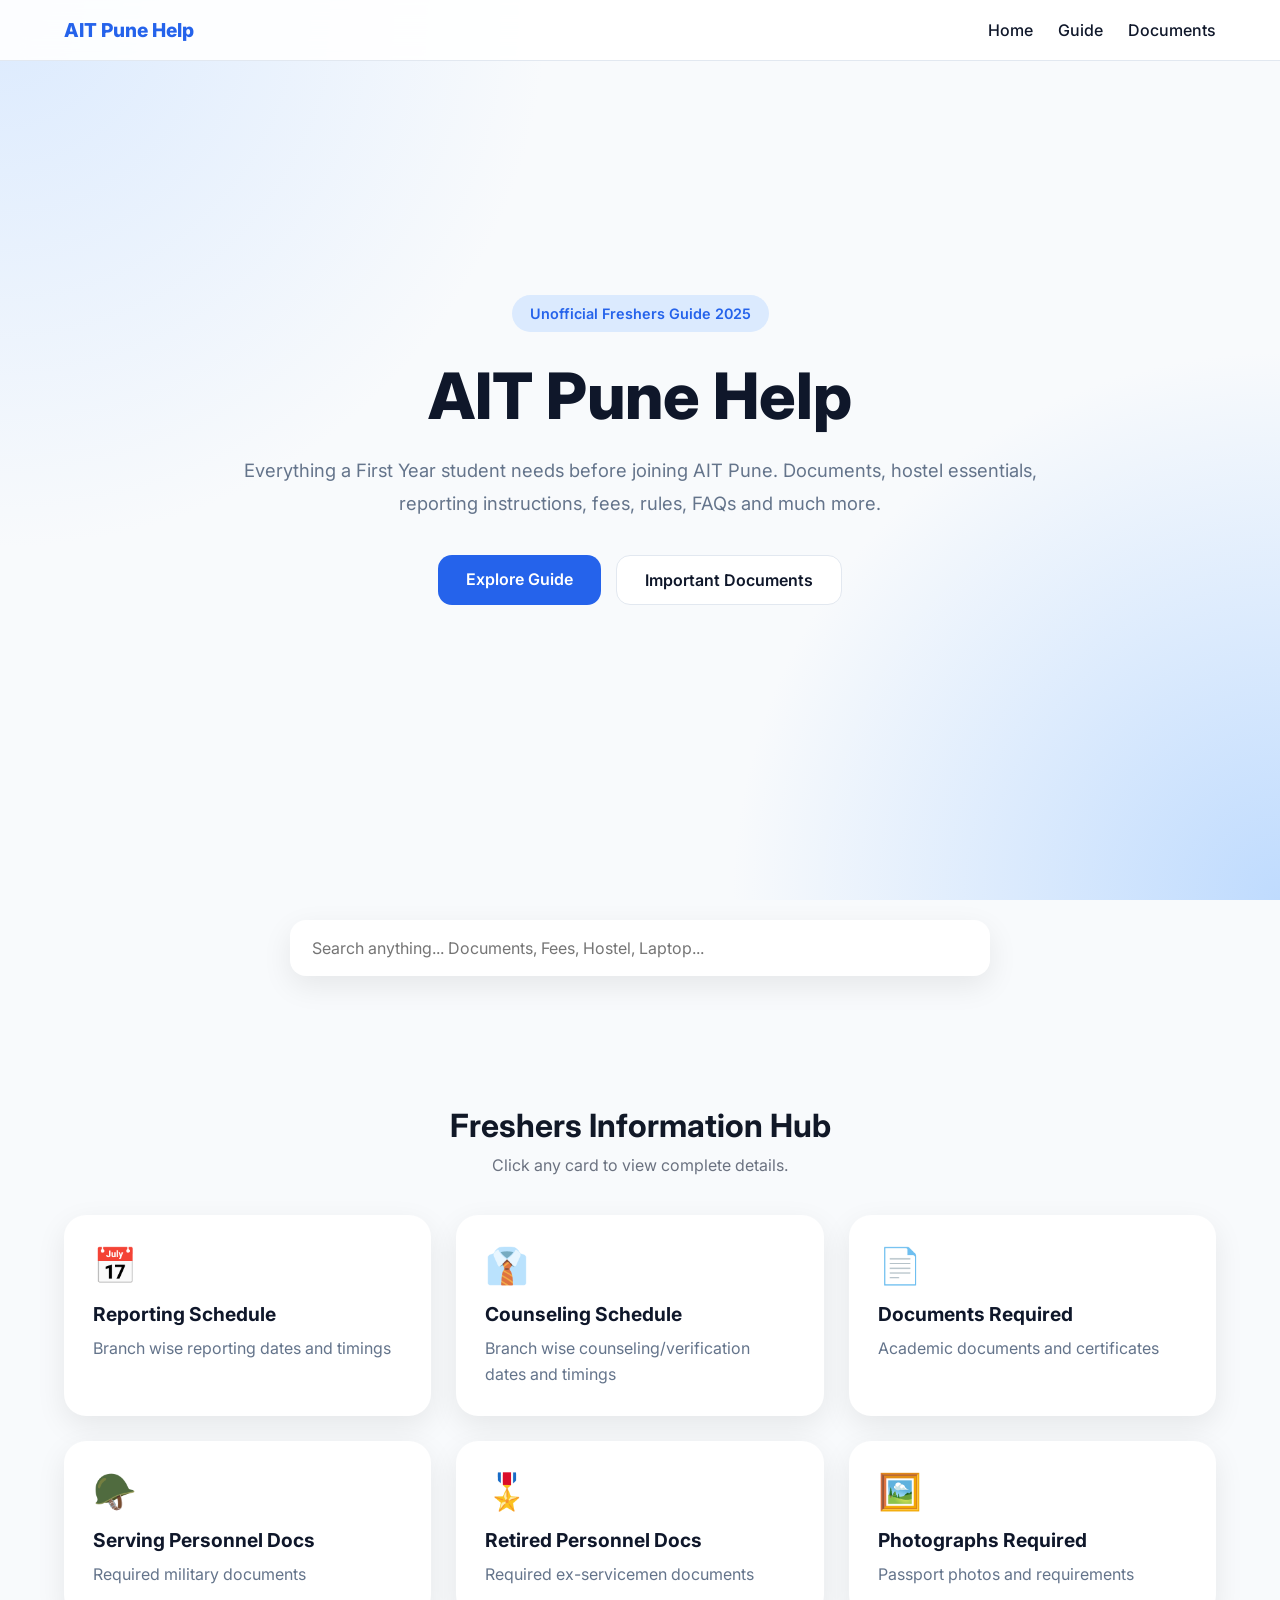
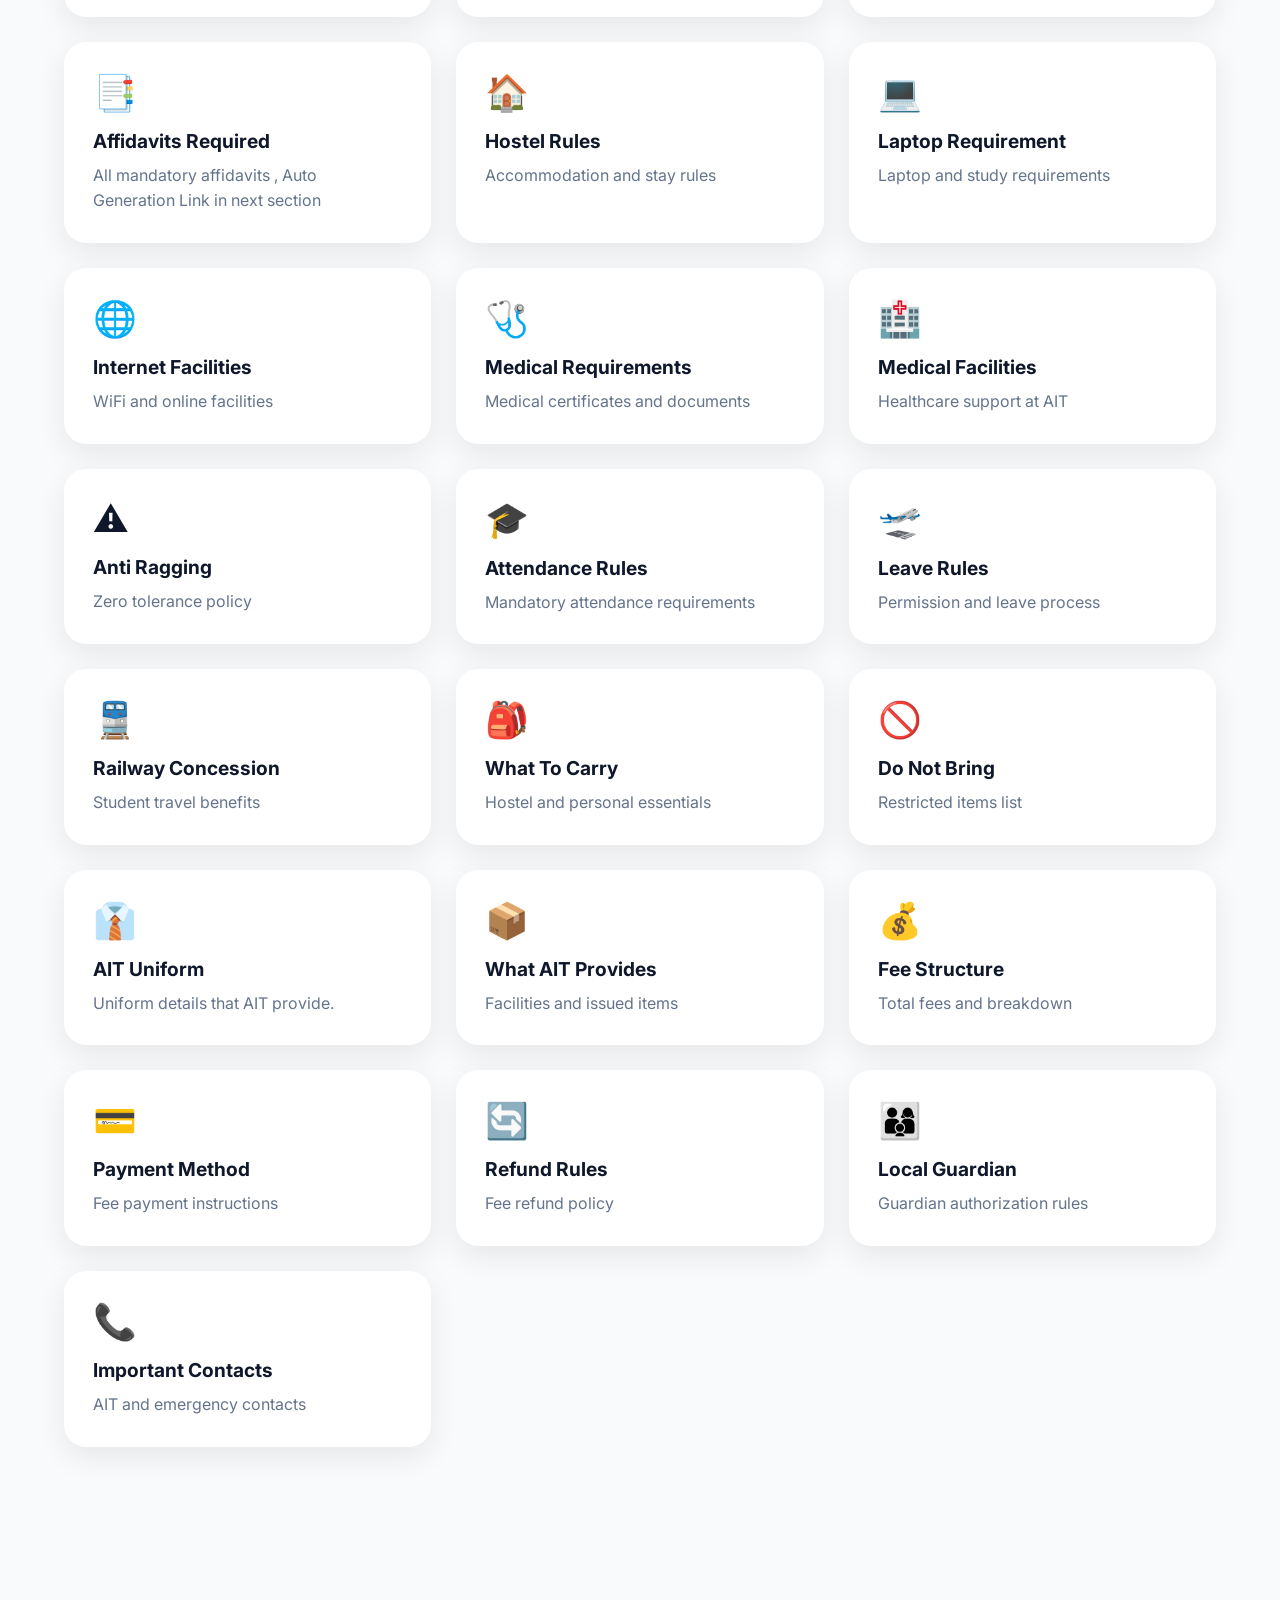
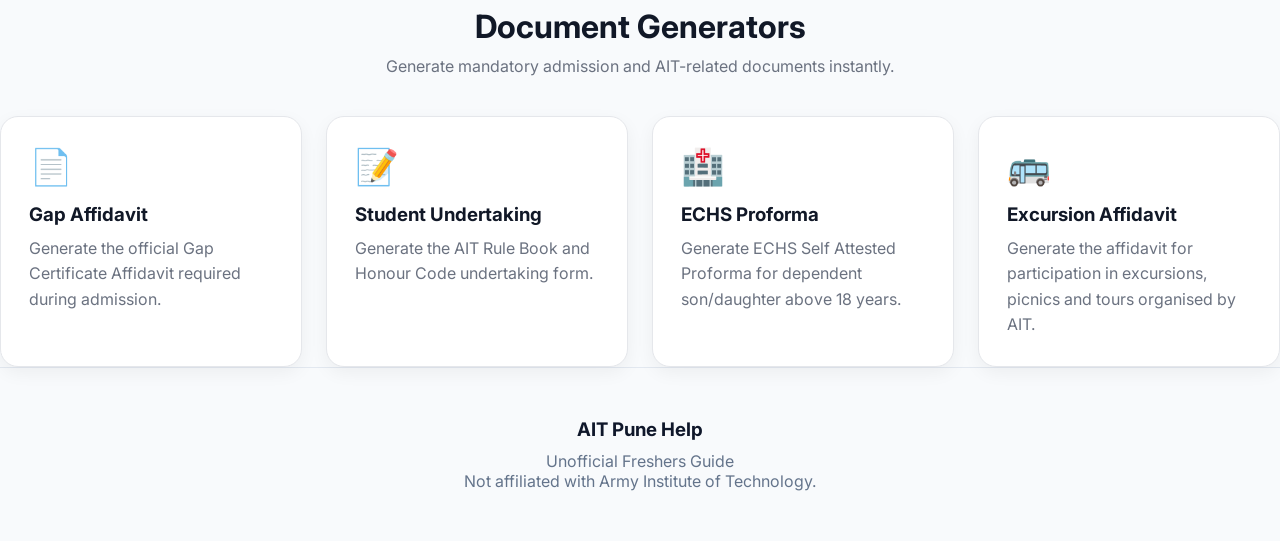
==== index.html @ 414a35e5 "Add files via upload" ====
<!DOCTYPE html>
<html lang="en">

<head>
    <meta charset="UTF-8">
    <meta name="viewport" content="width=device-width, initial-scale=1.0">
    <title>AIT Pune Help | Unofficial Freshers Guide</title>

    <link rel="stylesheet" href="style.css">

    <link href="https://fonts.googleapis.com/css2?family=Inter:wght@300;400;500;600;700;800&display=swap"
        rel="stylesheet">
</head>

<body>

    <!-- ================= NAVBAR ================= -->

    <nav class="navbar">
        <div class="container nav-container">

            <div class="logo">
                AIT Pune Help
            </div>

            <ul class="nav-links">
                <li><a href="#">Home</a></li>
                <li><a href="#guide">Guide</a></li>
                <li><a href="#documents">Documents</a></li>

            </ul>

        </div>
    </nav>

    <!-- ================= HERO ================= -->

    <section class="hero">

        <div class="hero-content">

            <span class="badge">
                Unofficial Freshers Guide 2025
            </span>

            <h1>
                AIT Pune Help
            </h1>

            <p>
                Everything a First Year student needs before joining AIT Pune.
                Documents, hostel essentials, reporting instructions, fees,
                rules, FAQs and much more.
            </p>

            <div class="hero-buttons">
                <a href="#guide" class="btn primary-btn">
                    Explore Guide
                </a>

                <a href="#documents" class="btn secondary-btn">
                    Important Documents
                </a>
            </div>

        </div>

    </section>

    <!-- ================= SEARCH ================= -->

    <section class="search-section">

        <div class="container">

            <input type="text" id="searchInput" placeholder="Search anything... Documents, Fees, Hostel, Laptop...">

        </div>

    </section>

    <!-- ================= CARDS ================= -->

    <section class="cards-section" id="guide">

        <div class="container">

            <div class="section-header">

                <h2>Freshers Information Hub</h2>

                <p>
                    Click any card to view complete details.
                </p>

            </div>

            <div class="cards-grid" id="cardsContainer">

                <!-- Card 1 -->
                <div class="info-card" data-card="reporting">
                    <div class="card-icon">📅</div>
                    <h3>Reporting Schedule</h3>
                    <p>Branch wise reporting dates and timings</p>
                </div>
                <!-- Card 2 -->
                <div class="info-card" data-card="council">
                    <div class="card-icon">👔</div>
                    <h3>Counseling Schedule</h3>
                    <p>Branch wise counseling/verification dates and timings</p>
                </div>

                <!-- Card 2 -->
                <div class="info-card" data-card="documents">
                    <div class="card-icon">📄</div>
                    <h3>Documents Required</h3>
                    <p>Academic documents and certificates</p>
                </div>

                <!-- Card 3 -->
                <div class="info-card" data-card="serving">
                    <div class="card-icon">🪖</div>
                    <h3>Serving Personnel Docs</h3>
                    <p>Required military documents</p>
                </div>

                <!-- Card 4 -->
                <div class="info-card" data-card="retired">
                    <div class="card-icon">🎖️</div>
                    <h3>Retired Personnel Docs</h3>
                    <p>Required ex-servicemen documents</p>
                </div>

                <!-- Card 5 -->
                <div class="info-card" data-card="photos">
                    <div class="card-icon">🖼️</div>
                    <h3>Photographs Required</h3>
                    <p>Passport photos and requirements</p>
                </div>

                <!-- Card 6 -->
                <div class="info-card" data-card="affidavits">
                    <div class="card-icon">📑</div>
                    <h3>Affidavits Required</h3>
                    <p>All mandatory affidavits , Auto Generation Link in next section</p>
                </div>

                <!-- Card 7 -->
                <div class="info-card" data-card="hostel">
                    <div class="card-icon">🏠</div>
                    <h3>Hostel Rules</h3>
                    <p>Accommodation and stay rules</p>
                </div>

                <!-- Card 8 -->
                <div class="info-card" data-card="laptop">
                    <div class="card-icon">💻</div>
                    <h3>Laptop Requirement</h3>
                    <p>Laptop and study requirements</p>
                </div>

                <!-- Card 9 -->
                <div class="info-card" data-card="wifi">
                    <div class="card-icon">🌐</div>
                    <h3>Internet Facilities</h3>
                    <p>WiFi and online facilities</p>
                </div>

                <!-- Card 10 -->
                <div class="info-card" data-card="medical">
                    <div class="card-icon">🩺</div>
                    <h3>Medical Requirements</h3>
                    <p>Medical certificates and documents</p>
                </div>

                <!-- Card 11 -->
                <div class="info-card" data-card="facilities">
                    <div class="card-icon">🏥</div>
                    <h3>Medical Facilities</h3>
                    <p>Healthcare support at AIT</p>
                </div>

                <!-- Card 12 -->
                <div class="info-card" data-card="ragging">
                    <div class="card-icon">⚠️</div>
                    <h3>Anti Ragging</h3>
                    <p>Zero tolerance policy</p>
                </div>

                <!-- Card 13 -->
                <div class="info-card" data-card="attendance">
                    <div class="card-icon">🎓</div>
                    <h3>Attendance Rules</h3>
                    <p>Mandatory attendance requirements</p>
                </div>

                <!-- Card 14 -->
                <div class="info-card" data-card="leave">
                    <div class="card-icon">🛫</div>
                    <h3>Leave Rules</h3>
                    <p>Permission and leave process</p>
                </div>

                <!-- Card 15 -->
                <div class="info-card" data-card="railway">
                    <div class="card-icon">🚆</div>
                    <h3>Railway Concession</h3>
                    <p>Student travel benefits</p>
                </div>

                <!-- Card 16 -->
                <div class="info-card" data-card="carry">
                    <div class="card-icon">🎒</div>
                    <h3>What To Carry</h3>
                    <p>Hostel and personal essentials</p>
                </div>

                <!-- Card 17 -->
                <div class="info-card" data-card="avoid">
                    <div class="card-icon">🚫</div>
                    <h3>Do Not Bring</h3>
                    <p>Restricted items list</p>
                </div>

                <!-- Card 18 -->
                <div class="info-card" data-card="uniform">
                    <div class="card-icon">👔</div>
                    <h3>AIT Uniform</h3>
                    <p>Uniform details that AIT provide.</p>
                </div>

                <!-- Card 19 -->
                <div class="info-card" data-card="provide">
                    <div class="card-icon">📦</div>
                    <h3>What AIT Provides</h3>
                    <p>Facilities and issued items</p>
                </div>

                <!-- Card 20 -->
                <div class="info-card" data-card="fees">
                    <div class="card-icon">💰</div>
                    <h3>Fee Structure</h3>
                    <p>Total fees and breakdown</p>
                </div>

                <!-- Card 21 -->
                <div class="info-card" data-card="payment">
                    <div class="card-icon">💳</div>
                    <h3>Payment Method</h3>
                    <p>Fee payment instructions</p>
                </div>

                <!-- Card 22 -->
                <div class="info-card" data-card="refund">
                    <div class="card-icon">🔄</div>
                    <h3>Refund Rules</h3>
                    <p>Fee refund policy</p>
                </div>

                <!-- Card 23 -->
                <div class="info-card" data-card="guardian">
                    <div class="card-icon">👨‍👩‍👦</div>
                    <h3>Local Guardian</h3>
                    <p>Guardian authorization rules</p>
                </div>

                <!-- Card 24 -->
                <div class="info-card" data-card="contacts">
                    <div class="card-icon">📞</div>
                    <h3>Important Contacts</h3>
                    <p>AIT and emergency contacts</p>
                </div>

            </div>

        </div>

    </section>
    <section class="documents-section" id="documents">

        <div class="section-header">
            <h2>Document Generators</h2>
            <p>
                Generate mandatory admission and AIT-related documents instantly.
            </p>
        </div>

        <div class="document-grid">

            <a href="gap-affidavit.html" class="document-card">

                <div class="document-icon">📄</div>

                <h3>Gap Affidavit</h3>

                <p>
                    Generate the official Gap Certificate Affidavit
                    required during admission.
                </p>

            </a>

            <a href="undertaking.html" class="document-card">

                <div class="document-icon">📝</div>

                <h3>Student Undertaking</h3>

                <p>
                    Generate the AIT Rule Book and Honour Code
                    undertaking form.
                </p>

            </a>

            <a href="echs.html" class="document-card">

                <div class="document-icon">🏥</div>

                <h3>ECHS Proforma</h3>

                <p>
                    Generate ECHS Self Attested Proforma for
                    dependent son/daughter above 18 years.
                </p>

            </a>

            <a href="excursion-affidavit.html" class="document-card">

                <div class="document-icon">🚌</div>

                <h3>Excursion Affidavit</h3>

                <p>
                    Generate the affidavit for participation in
                    excursions, picnics and tours organised by AIT.
                </p>

            </a>

        </div>

    </section>


    <!-- ================= FOOTER ================= -->

    <footer>

        <h3>AIT Pune Help</h3>

        <p>Unofficial Freshers Guide</p>

        <p>
            Not affiliated with Army Institute of Technology.
        </p>

    </footer>

    <!-- ================= MODAL ================= -->

    <div class="modal" id="modal">

        <div class="modal-content">

            <button class="close-btn" id="closeModal">
                ×
            </button>

            <h2 id="modalTitle"></h2>

            <div id="modalBody"></div>

        </div>

    </div>

    <script src="script.js"></script>

</body>

</html>
---- style.css ----
/* ===========================
   GLOBAL
=========================== */

:root{
    --primary:#2563eb;
    --primary-light:#dbeafe;
    --bg:#f8fafc;
    --white:#ffffff;
    --text:#0f172a;
    --muted:#64748b;
    --border:#e2e8f0;
    --shadow:0 10px 30px rgba(0,0,0,0.08);
}

*{
    margin:0;
    padding:0;
    box-sizing:border-box;
    font-family:'Inter',sans-serif;
}

html{
    scroll-behavior:smooth;
}

body{
    background:var(--bg);
    color:var(--text);
    overflow-x:hidden;
}

.container{
    width:90%;
    max-width:1400px;
    margin:auto;
}

/* ===========================
   NAVBAR
=========================== */

.navbar{
    position:fixed;
    top:0;
    left:0;
    width:100%;
    background:rgba(255,255,255,0.9);
    backdrop-filter:blur(12px);
    border-bottom:1px solid var(--border);
    z-index:1000;
}

.nav-container{
    display:flex;
    justify-content:space-between;
    align-items:center;
    padding:18px 0;
}

.logo{
    font-size:1.2rem;
    font-weight:800;
    color:var(--primary);
}

.nav-links{
    display:flex;
    list-style:none;
    gap:25px;
}

.nav-links a{
    text-decoration:none;
    color:var(--text);
    font-weight:500;
    transition:.3s;
}

.nav-links a:hover{
    color:var(--primary);
}

/* ===========================
   HERO
=========================== */

.hero{
    min-height:100vh;
    display:flex;
    justify-content:center;
    align-items:center;
    text-align:center;
    padding:120px 20px;

    background:
    radial-gradient(circle at top left,#dbeafe,transparent 35%),
    radial-gradient(circle at bottom right,#bfdbfe,transparent 35%);
}

.hero-content{
    max-width:850px;
}

.badge{
    display:inline-block;
    padding:10px 18px;
    background:var(--primary-light);
    color:var(--primary);
    border-radius:999px;
    font-size:.9rem;
    font-weight:600;
    margin-bottom:25px;
}

.hero h1{
    font-size:4rem;
    font-weight:800;
    margin-bottom:20px;
}

.hero p{
    color:var(--muted);
    font-size:1.15rem;
    line-height:1.8;
    margin-bottom:35px;
}

.hero-buttons{
    display:flex;
    justify-content:center;
    gap:15px;
    flex-wrap:wrap;
}

.btn{
    text-decoration:none;
    padding:14px 28px;
    border-radius:14px;
    font-weight:600;
    transition:.3s;
}

.primary-btn{
    background:var(--primary);
    color:white;
}

.secondary-btn{
    background:white;
    color:var(--text);
    border:1px solid var(--border);
}

.btn:hover{
    transform:translateY(-4px);
}

/* ===========================
   SEARCH
=========================== */

.search-section{
    padding:20px 0 50px;
}

#searchInput{
    width:100%;
    max-width:700px;
    display:block;
    margin:auto;
    padding:18px 22px;
    border:none;
    border-radius:16px;
    box-shadow:var(--shadow);
    font-size:1rem;
    outline:none;
}

/* ===========================
   SECTION TITLE
=========================== */

.section-header{
    text-align:center;
    margin-bottom:50px;
}

.section-header h2{
    font-size:2.7rem;
    margin-bottom:10px;
}

.section-header p{
    color:var(--muted);
}

/* ===========================
   CARDS
=========================== */

.cards-section{
    padding:80px 0;
}

.cards-grid{
    display:grid;
    grid-template-columns:
    repeat(auto-fit,minmax(280px,1fr));

    gap:25px;
}

.info-card{
    background:white;
    border-radius:22px;
    padding:28px;
    box-shadow:var(--shadow);
    cursor:pointer;
    transition:.3s;
    border:1px solid transparent;
}

.info-card:hover{
    transform:translateY(-8px);
    border-color:#bfdbfe;
}

.card-icon{
    font-size:2.2rem;
    margin-bottom:15px;
}

.info-card h3{
    margin-bottom:10px;
    font-size:1.2rem;
}

.info-card p{
    color:var(--muted);
    line-height:1.6;
}

/* ===========================
   COMING SOON
=========================== */

.coming-soon{
    padding:100px 0;
}

.coming-soon h2{
    text-align:center;
    margin-bottom:40px;
    font-size:2.5rem;
}

.future-grid{
    display:flex;
    flex-wrap:wrap;
    justify-content:center;
    gap:15px;
}

.future-item{
    background:white;
    padding:15px 25px;
    border-radius:999px;
    box-shadow:var(--shadow);
}

/* ===========================
   FOOTER
=========================== */

footer{
    text-align:center;
    padding:50px 20px;
    border-top:1px solid var(--border);
    color:var(--muted);
}

footer h3{
    color:var(--text);
    margin-bottom:10px;
}

/* ===========================
   MODAL
=========================== */

.modal{
    position:fixed;
    inset:0;
    background:rgba(0,0,0,0.6);

    display:none;
    justify-content:center;
    align-items:center;

    padding:20px;
    z-index:9999;
}

.modal.active{
    display:flex;
}

.modal-content{
    background:white;
    width:100%;
    max-width:800px;
    max-height:85vh;
    overflow-y:auto;

    border-radius:24px;
    padding:35px;

    position:relative;
    animation:popup .25s ease;
}

@keyframes popup{
    from{
        opacity:0;
        transform:translateY(20px);
    }
    to{
        opacity:1;
        transform:translateY(0);
    }
}

.close-btn{
    position:absolute;
    right:20px;
    top:15px;

    border:none;
    background:none;

    font-size:2rem;
    cursor:pointer;
}

#modalTitle{
    margin-bottom:25px;
    font-size:2rem;
}

#modalBody{
    line-height:1.9;
}

#modalBody ul{
    padding-left:20px;
}

#modalBody li{
    margin-bottom:10px;
}

/* ===========================
   SCROLLBAR
=========================== */

::-webkit-scrollbar{
    width:8px;
}

::-webkit-scrollbar-thumb{
    background:#cbd5e1;
    border-radius:999px;
}

/* ===========================
   MOBILE
=========================== */

@media(max-width:768px){

    .hero h1{
        font-size:2.7rem;
    }

    .hero p{
        font-size:1rem;
    }

    .nav-links{
        gap:12px;
        font-size:.85rem;
    }

    .cards-grid{
        grid-template-columns:1fr;
    }

    .section-header h2{
        font-size:2rem;
    }

    .modal-content{
        padding:25px;
    }
}
.documents-section{

    margin-top:80px;

}

.section-header{

    text-align:center;

    margin-bottom:40px;

}

.section-header h2{

    font-size:2rem;

    margin-bottom:10px;

    color:#111827;

}

.section-header p{

    color:#6b7280;

}

.document-grid{

    display:grid;

    grid-template-columns:
    repeat(auto-fit,minmax(260px,1fr));

    gap:24px;

}

.document-card{

    background:white;

    border:1px solid #e5e7eb;

    border-radius:18px;

    padding:28px;

    text-decoration:none;

    color:inherit;

    transition:.25s;

    box-shadow:
    0 6px 18px rgba(0,0,0,.05);

}

.document-card:hover{

    transform:translateY(-6px);

    box-shadow:
    0 15px 30px rgba(0,0,0,.08);

}

.document-icon{

    font-size:2.2rem;

    margin-bottom:15px;

}

.document-card h3{

    margin-bottom:10px;

    color:#111827;

}

.document-card p{

    color:#6b7280;

    line-height:1.6;

}
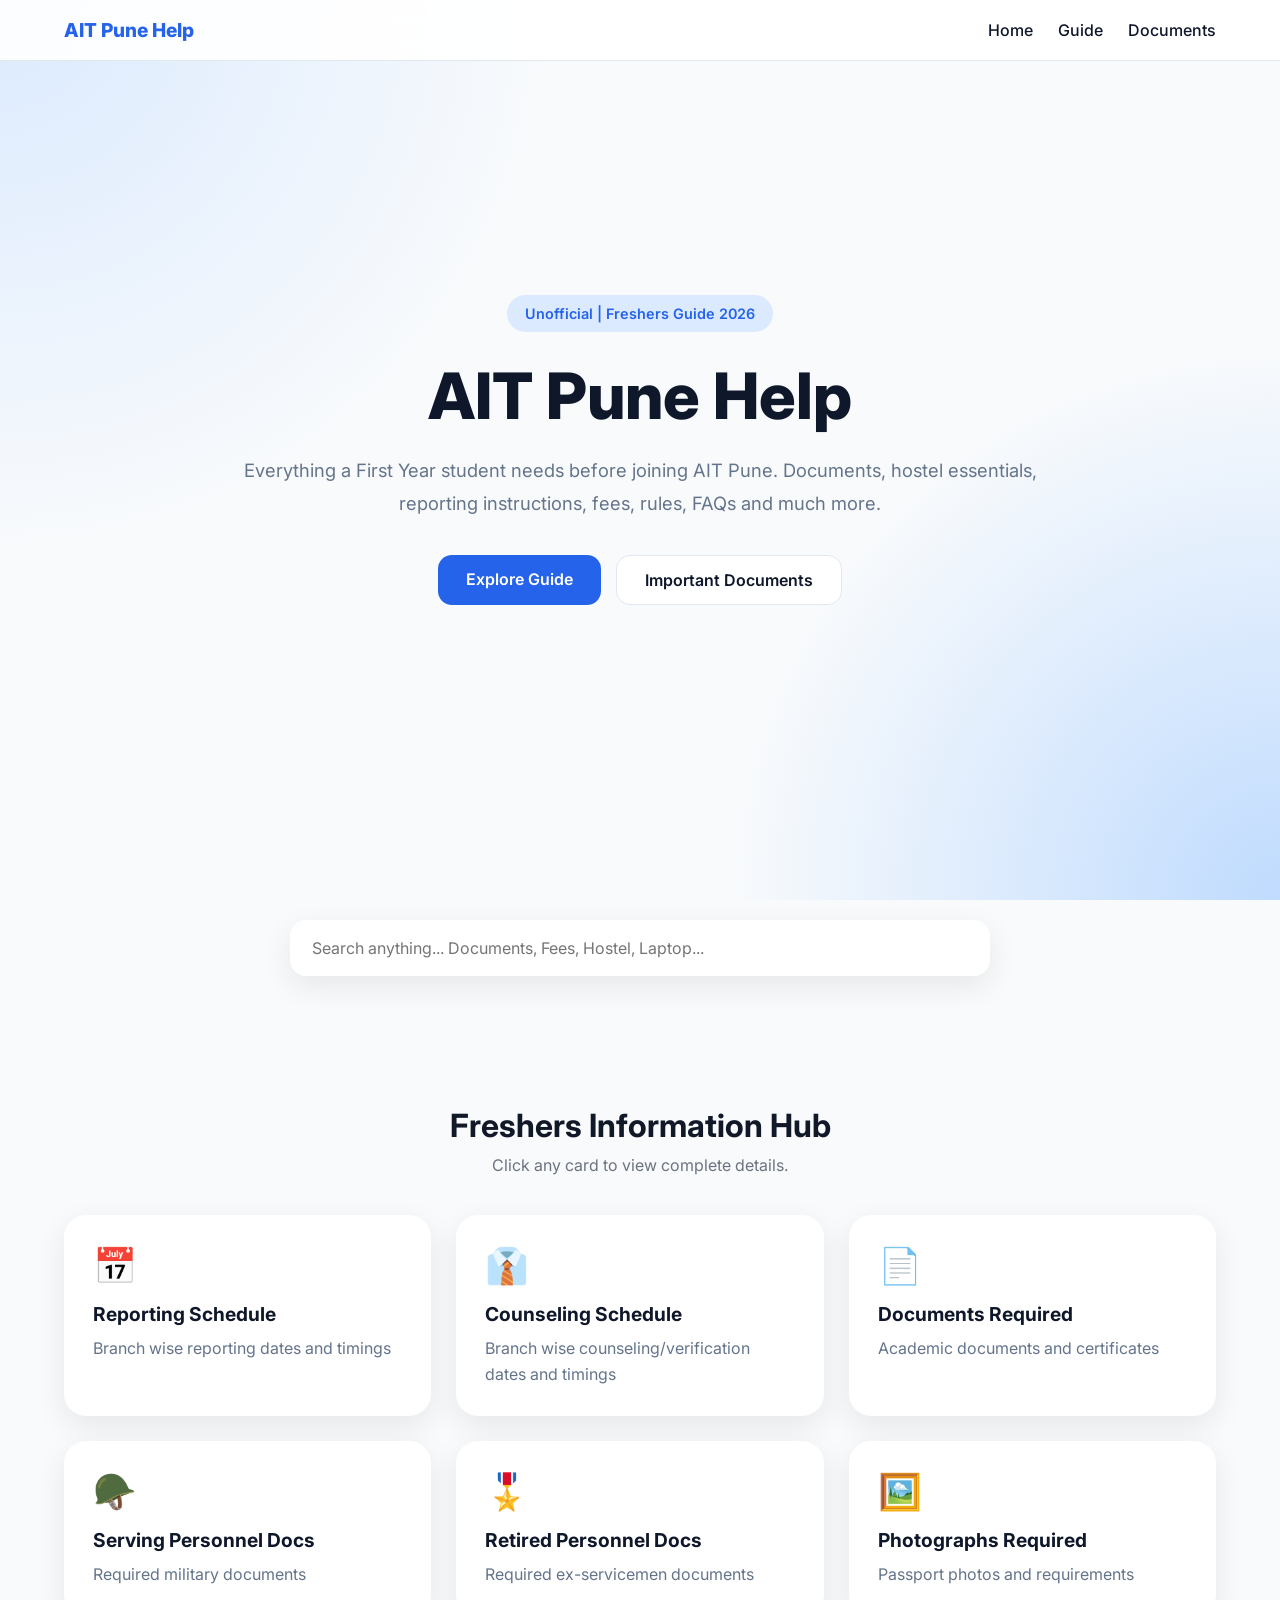
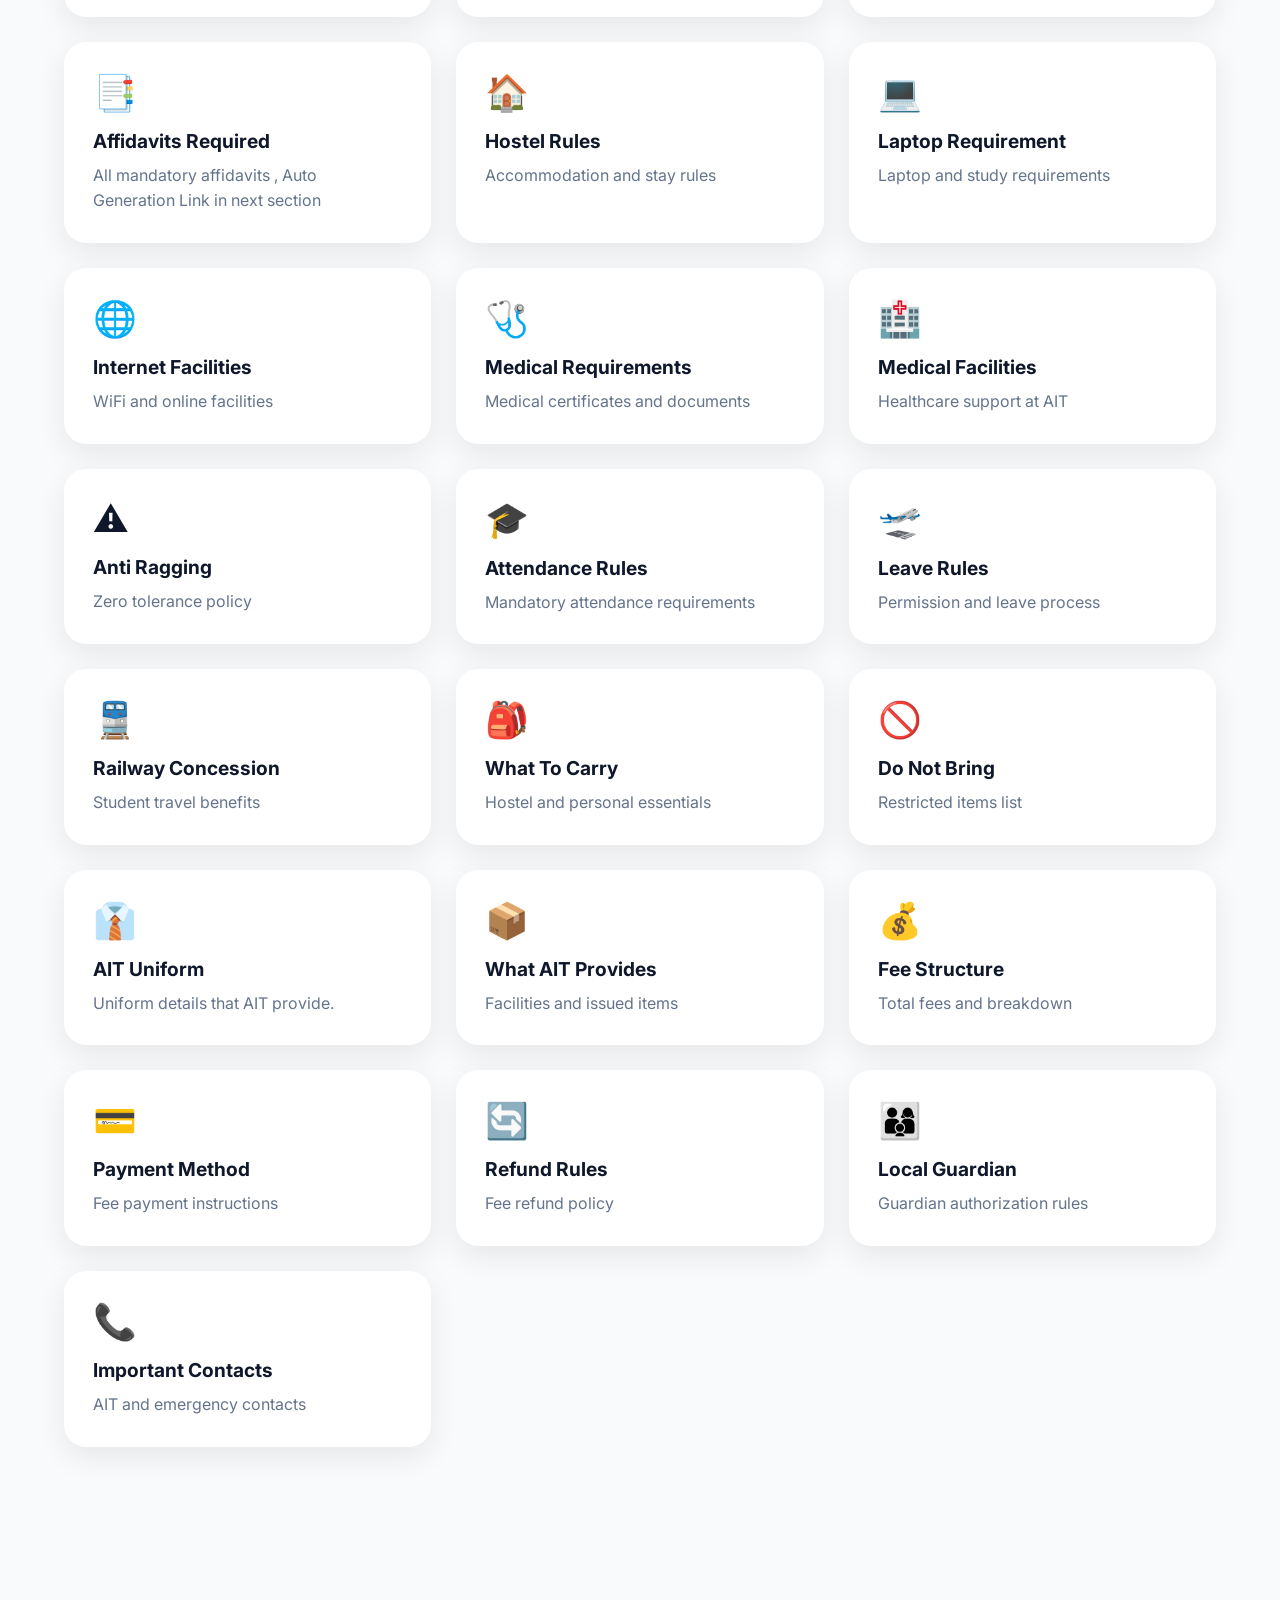
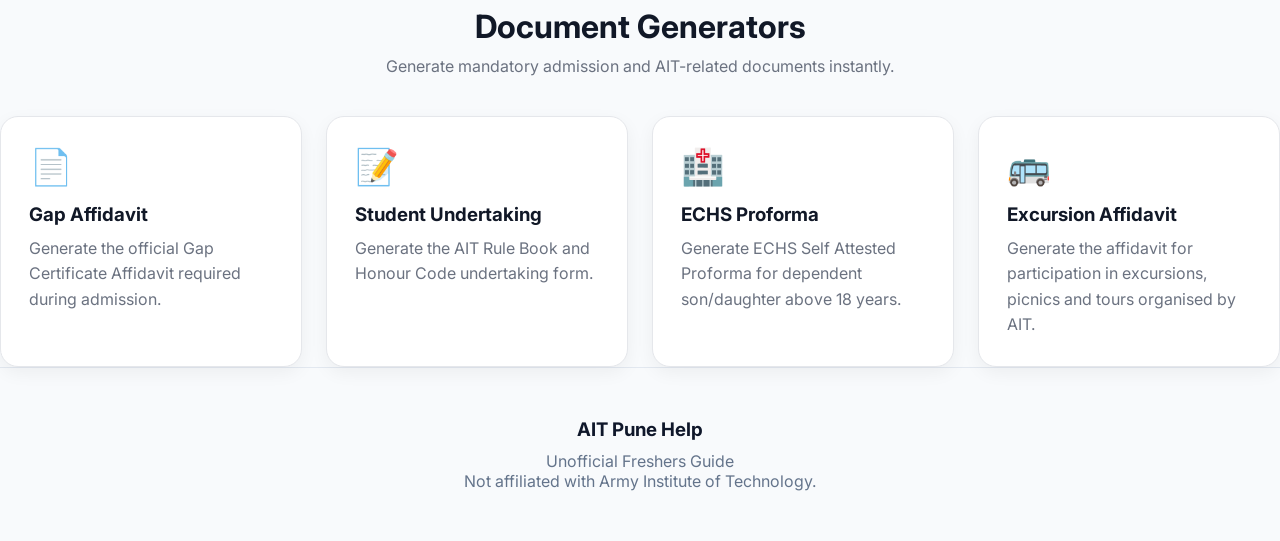
==== commit 161d488b: "Update index.html" ====
--- a/index.html
+++ b/index.html
@@ -4,7 +4,7 @@
 <head>
     <meta charset="UTF-8">
     <meta name="viewport" content="width=device-width, initial-scale=1.0">
-    <title>AIT Pune Help | Unofficial Freshers Guide</title>
+    <title>AIT Pune Help Unofficial | Freshers Guide</title>
 
     <link rel="stylesheet" href="style.css">
 
@@ -40,7 +40,7 @@
         <div class="hero-content">
 
             <span class="badge">
-                Unofficial Freshers Guide 2025
+                Unofficial | Freshers Guide 2026
             </span>
 
             <h1>
@@ -380,4 +380,4 @@
 
 </body>
 
-</html>+</html>
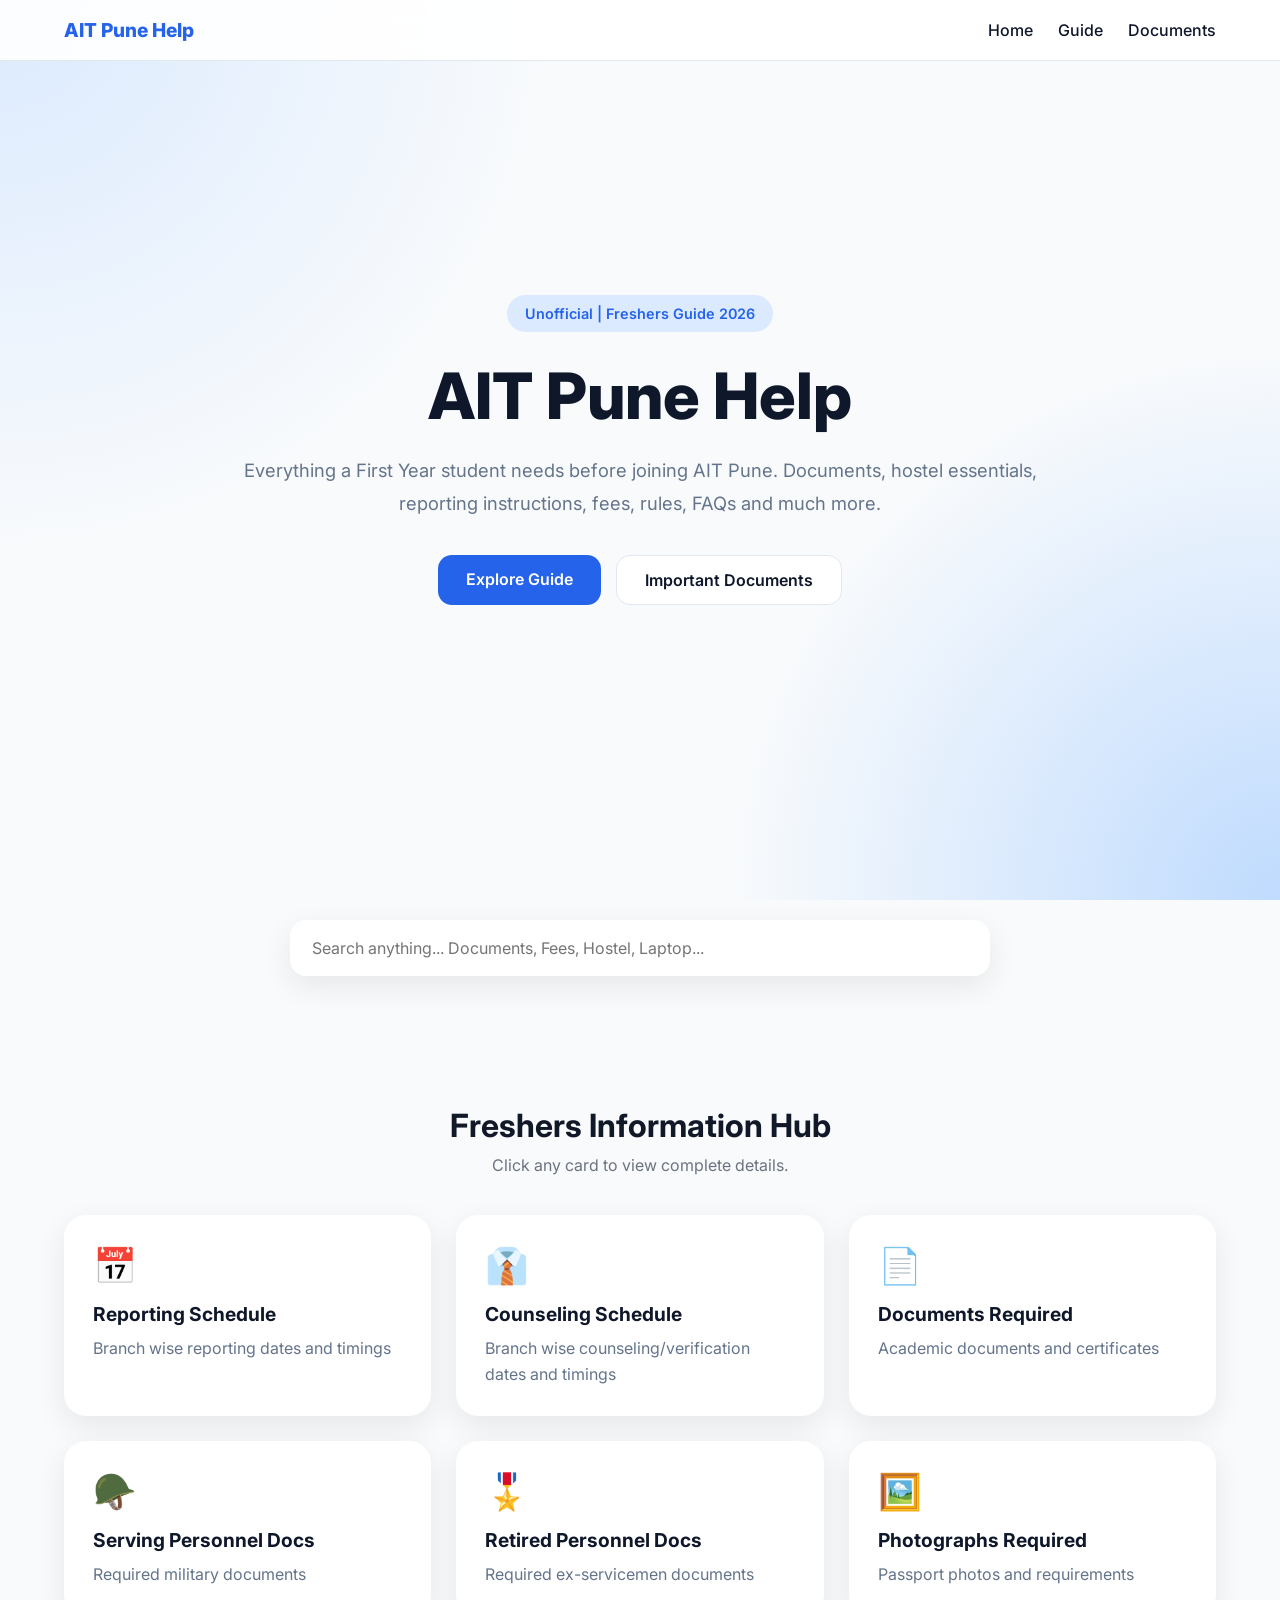
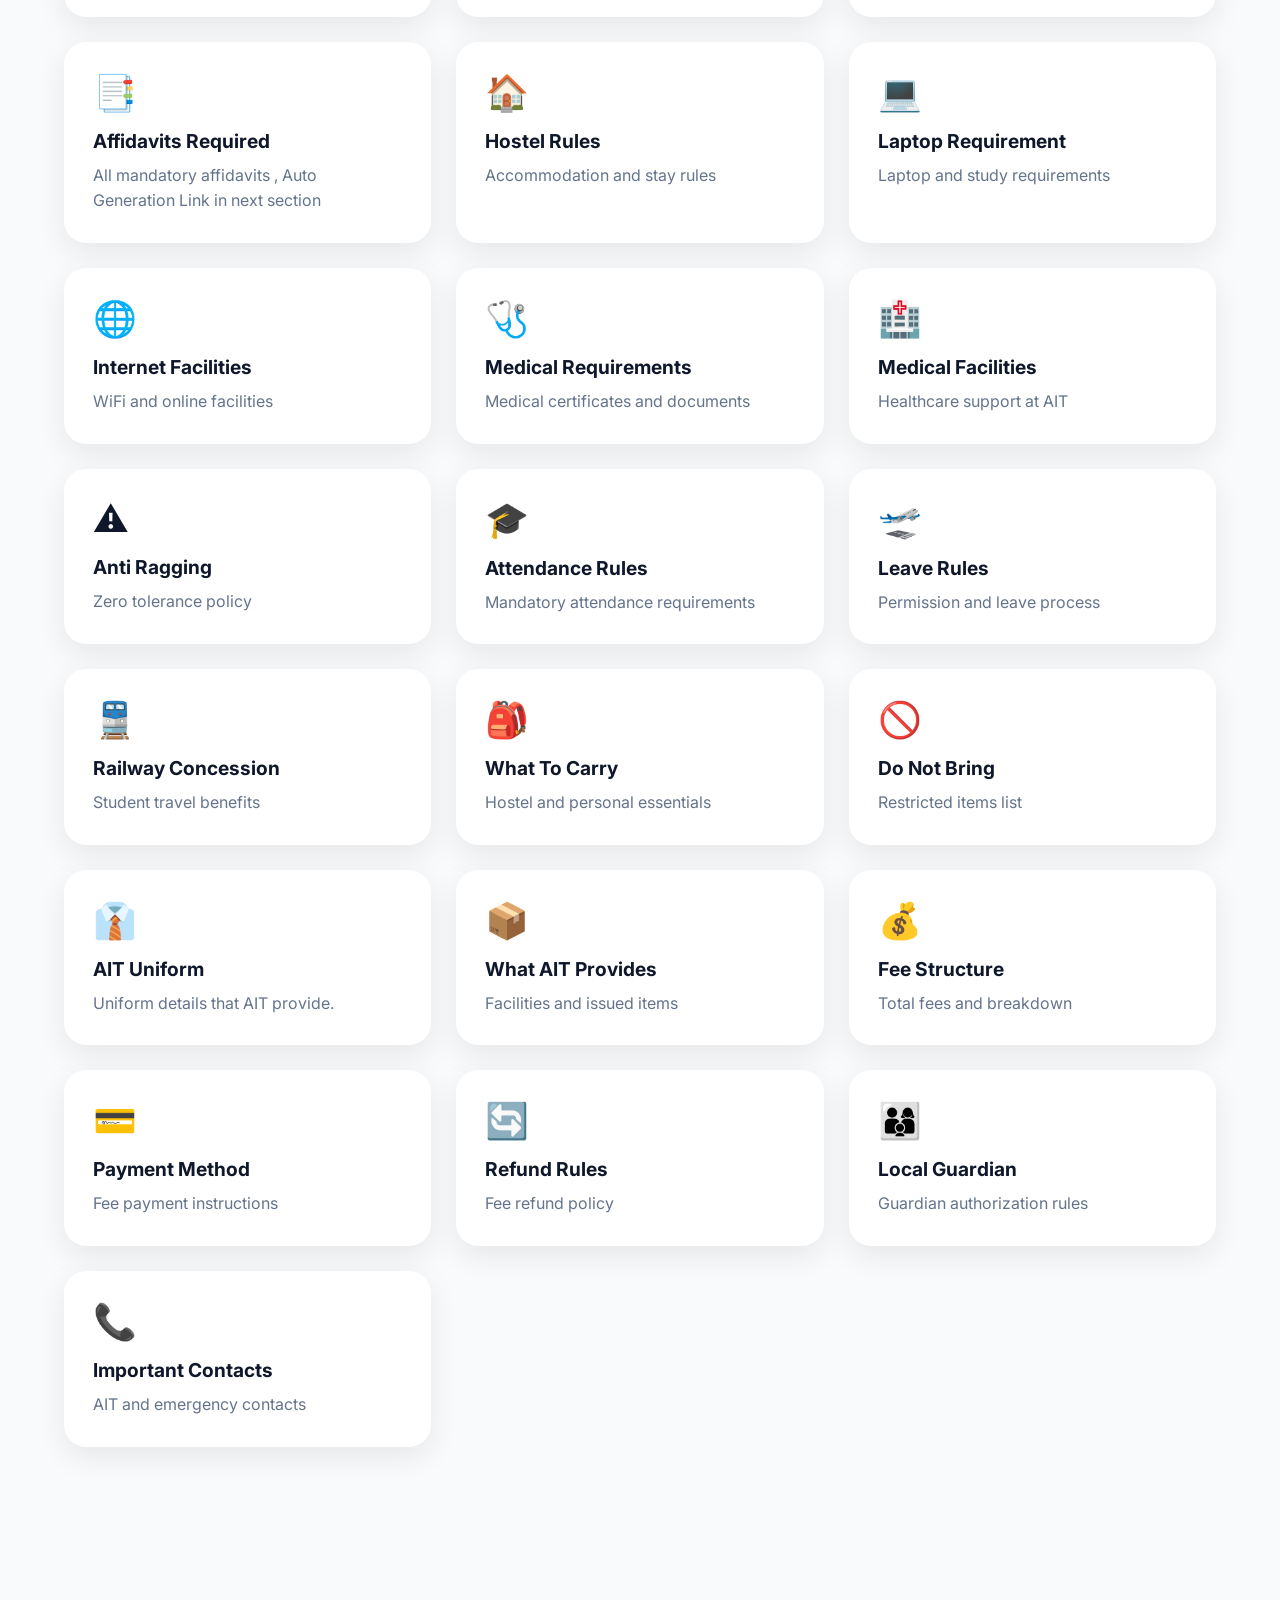
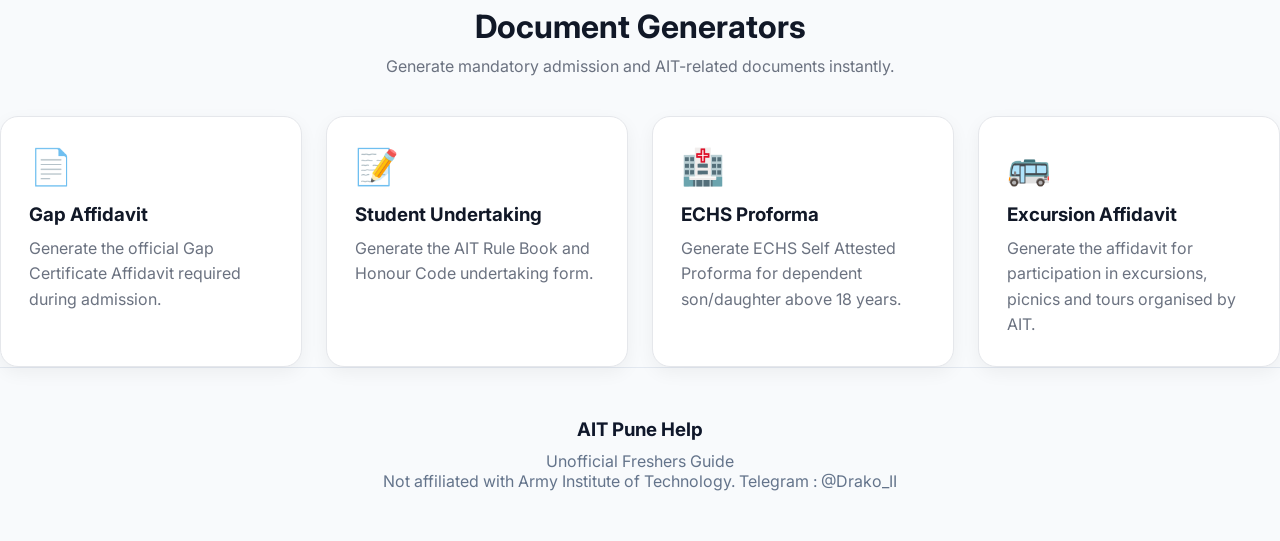
==== commit 63de2f20: "Update index.html" ====
--- a/index.html
+++ b/index.html
@@ -353,7 +353,7 @@
         <p>Unofficial Freshers Guide</p>
 
         <p>
-            Not affiliated with Army Institute of Technology.
+            Not affiliated with Army Institute of Technology. Telegram : @Drako_II
         </p>
 
     </footer>
